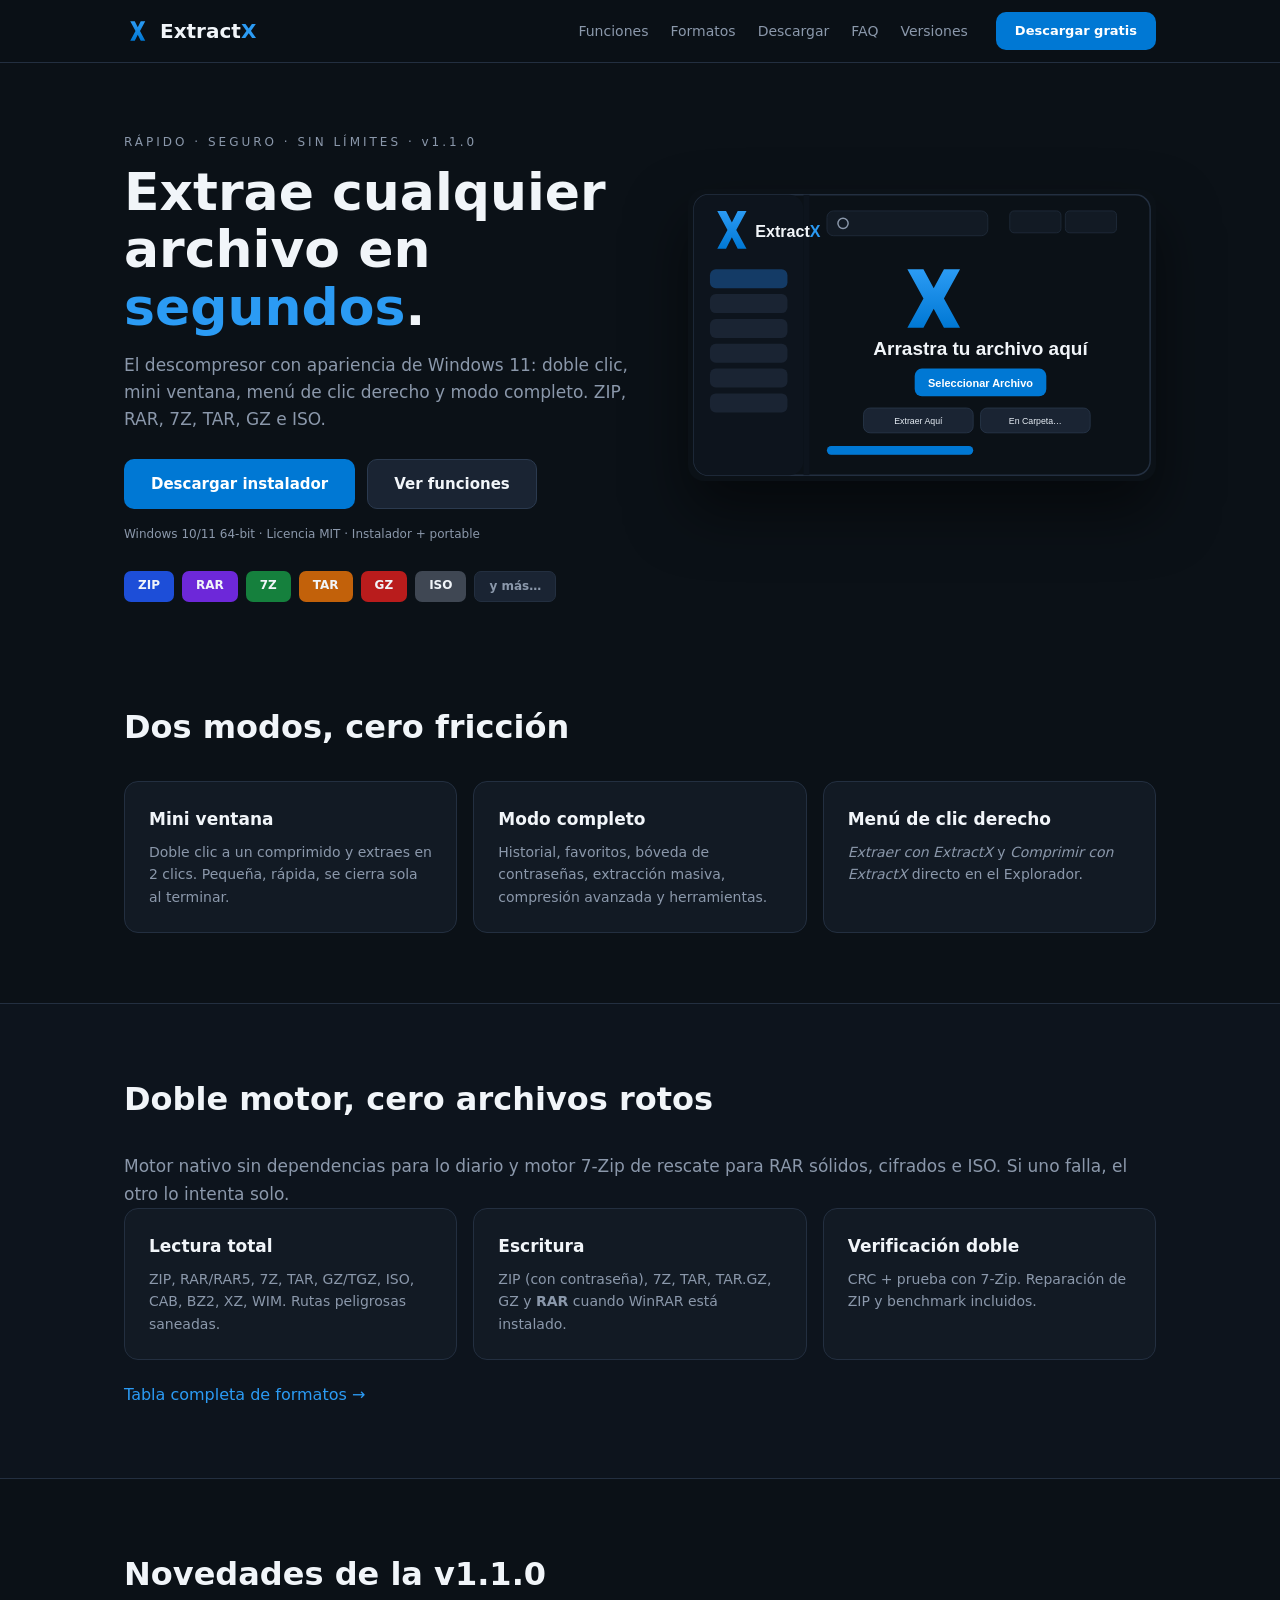
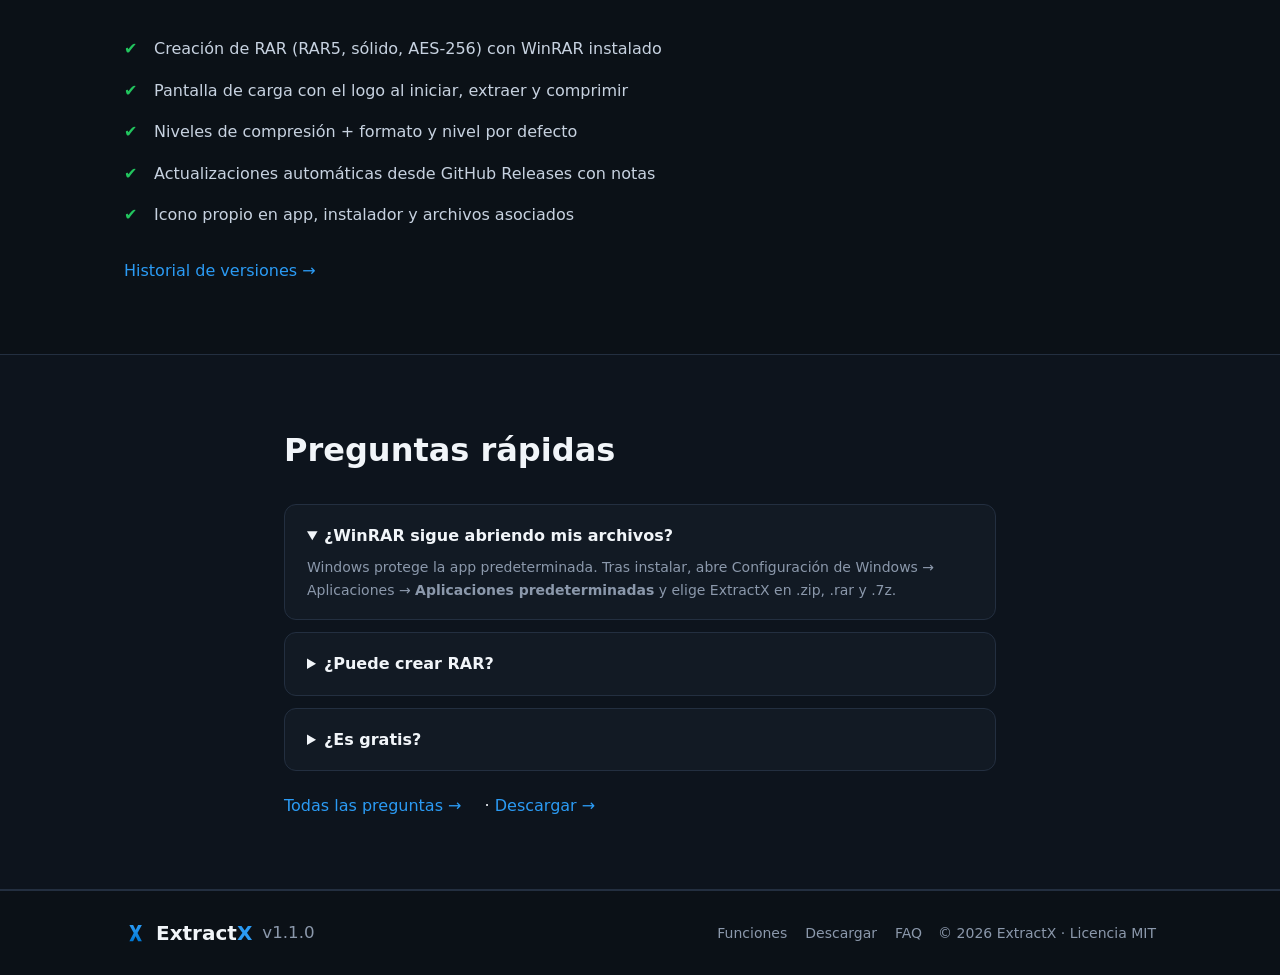
==== docs/index.html @ 2b2c5ab9 "ExtractX v1.1.0: app WPF + setup + web" ====
<!DOCTYPE html>
<html lang="es">
<head>
<meta charset="UTF-8">
<meta name="viewport" content="width=device-width, initial-scale=1.0">
<title>ExtractX — Extrae cualquier archivo en segundos</title>
<meta name="description" content="Descompresor moderno estilo Windows 11. ZIP, RAR, 7Z, TAR, GZ, ISO. Rápido, seguro y sin límites.">
<link rel="icon" href="assets/favicon.ico">
<link rel="stylesheet" href="styles.css">
</head>
<body>

<header class="topbar">
  <div class="wrap topbar-in">
    <a class="brand" href="index.html"><img src="assets/logo.svg" alt="ExtractX" width="26" height="24"><span>Extract<b>X</b></span></a>
    <button class="nav-toggle" aria-label="Menú">☰</button>
    <nav id="nav">
      <a href="pages/funciones.html">Funciones</a>
      <a href="pages/formatos.html">Formatos</a>
      <a href="pages/descargar.html">Descargar</a>
      <a href="pages/faq.html">FAQ</a>
      <a href="pages/versiones.html">Versiones</a>
    </nav>
    <a class="btn btn-primary btn-sm" href="pages/descargar.html">Descargar gratis</a>
  </div>
</header>

<section class="hero">
  <div class="wrap hero-in">
    <div class="hero-copy">
      <p class="kicker">RÁPIDO · SEGURO · SIN LÍMITES · <span id="latest-ver">v1.1.0</span></p>
      <h1>Extrae cualquier archivo en <span class="accent">segundos</span>.</h1>
      <p class="sub">El descompresor con apariencia de Windows 11: doble clic, mini ventana, menú de clic derecho y modo completo. ZIP, RAR, 7Z, TAR, GZ e ISO.</p>
      <div class="hero-btns">
        <a class="btn btn-primary" href="pages/descargar.html">Descargar instalador</a>
        <a class="btn btn-ghost" href="pages/funciones.html">Ver funciones</a>
      </div>
      <p class="meta">Windows 10/11 64-bit · Licencia MIT · Instalador + portable</p>
    </div>
    <div class="hero-shot">
      <img src="assets/app-mock.svg" alt="Ventana principal de ExtractX" width="640" height="400">
    </div>
  </div>
  <div class="badges wrap">
    <span class="badge b-zip">ZIP</span><span class="badge b-rar">RAR</span><span class="badge b-7z">7Z</span>
    <span class="badge b-tar">TAR</span><span class="badge b-gz">GZ</span><span class="badge b-iso">ISO</span>
    <span class="badge b-more">y más…</span>
  </div>
</section>

<section class="section">
  <div class="wrap">
    <h2 class="reveal">Dos modos, cero fricción</h2>
    <div class="grid">
      <div class="card reveal"><h3>Mini ventana</h3><p>Doble clic a un comprimido y extraes en 2 clics. Pequeña, rápida, se cierra sola al terminar.</p></div>
      <div class="card reveal"><h3>Modo completo</h3><p>Historial, favoritos, bóveda de contraseñas, extracción masiva, compresión avanzada y herramientas.</p></div>
      <div class="card reveal"><h3>Menú de clic derecho</h3><p><i>Extraer con ExtractX</i> y <i>Comprimir con ExtractX</i> directo en el Explorador.</p></div>
    </div>
  </div>
</section>

<section class="section alt">
  <div class="wrap">
    <h2 class="reveal">Doble motor, cero archivos rotos</h2>
    <p class="lead reveal">Motor nativo sin dependencias para lo diario y motor 7-Zip de rescate para RAR sólidos, cifrados e ISO. Si uno falla, el otro lo intenta solo.</p>
    <div class="grid">
      <div class="card reveal"><h3>Lectura total</h3><p>ZIP, RAR/RAR5, 7Z, TAR, GZ/TGZ, ISO, CAB, BZ2, XZ, WIM. Rutas peligrosas saneadas.</p></div>
      <div class="card reveal"><h3>Escritura</h3><p>ZIP (con contraseña), 7Z, TAR, TAR.GZ, GZ y <b>RAR</b> cuando WinRAR está instalado.</p></div>
      <div class="card reveal"><h3>Verificación doble</h3><p>CRC + prueba con 7-Zip. Reparación de ZIP y benchmark incluidos.</p></div>
    </div>
    <p class="more reveal"><a href="pages/formatos.html">Tabla completa de formatos →</a></p>
  </div>
</section>

<section class="section">
  <div class="wrap">
    <h2 class="reveal">Novedades de la v1.1.0</h2>
    <ul class="checklist reveal">
      <li>Creación de RAR (RAR5, sólido, AES-256) con WinRAR instalado</li>
      <li>Pantalla de carga con el logo al iniciar, extraer y comprimir</li>
      <li>Niveles de compresión + formato y nivel por defecto</li>
      <li>Actualizaciones automáticas desde GitHub Releases con notas</li>
      <li>Icono propio en app, instalador y archivos asociados</li>
    </ul>
    <p class="more reveal"><a href="pages/versiones.html">Historial de versiones →</a></p>
  </div>
</section>

<section class="section alt">
  <div class="wrap narrow">
    <h2 class="reveal">Preguntas rápidas</h2>
    <details class="reveal" open>
      <summary>¿WinRAR sigue abriendo mis archivos?</summary>
      <p>Windows protege la app predeterminada. Tras instalar, abre Configuración de Windows → Aplicaciones → <b>Aplicaciones predeterminadas</b> y elige ExtractX en .zip, .rar y .7z.</p>
    </details>
    <details class="reveal">
      <summary>¿Puede crear RAR?</summary>
      <p>Sí, si tienes WinRAR instalado: ExtractX usa su motor oficial (RAR es propietario). Sin WinRAR, el formato RAR muestra cómo instalarlo.</p>
    </details>
    <details class="reveal">
      <summary>¿Es gratis?</summary>
      <p>Sí, licencia MIT para uso personal y comercial.</p>
    </details>
    <p class="more reveal"><a href="pages/faq.html">Todas las preguntas →</a> · <a href="pages/descargar.html">Descargar →</a></p>
  </div>
</section>

<footer>
  <div class="wrap foot-in">
    <a class="brand" href="index.html"><img src="assets/logo.svg" alt="" width="22" height="20"><span>Extract<b>X</b></span> <small id="foot-ver">v1.1.0</small></a>
    <nav class="foot-nav">
      <a href="pages/funciones.html">Funciones</a><a href="pages/descargar.html">Descargar</a><a href="pages/faq.html">FAQ</a>
    </nav>
    <span>© <span id="year">2026</span> ExtractX · Licencia MIT</span>
  </div>
</footer>
<script src="app.js"></script>
</body>
</html>
---- docs/styles.css ----
:root {
  --bg: #0b1117; --panel: #0d141d; --card: #121a24; --line: #232f40;
  --text: #f1f5f9; --muted: #8b98ab; --accent: #0078d4; --accent2: #2b9bf4; --green: #22c55e;
}
* { box-sizing: border-box; margin: 0; padding: 0; }
body { background: var(--bg); color: var(--text); font-family: "Segoe UI", system-ui, sans-serif; line-height: 1.6; }
.wrap { max-width: 1080px; margin: 0 auto; padding: 0 24px; }
.accent { color: var(--accent2); }

/* Logo X con CSS puro */
.xlogo { display: inline-block; width: 44px; height: 40px; position: relative; }
.xlogo::before, .xlogo::after {
  content: ""; position: absolute; top: 0; width: 16px; height: 40px;
  background: linear-gradient(180deg, var(--accent2), var(--accent));
  border-radius: 3px;
}
.xlogo::before { left: 2px; transform: skewX(-24deg); }
.xlogo::after { right: 2px; transform: skewX(24deg); }
.xlogo-sm { width: 26px; height: 24px; }
.xlogo-sm::before, .xlogo-sm::after { width: 10px; height: 24px; }

.topbar { position: sticky; top: 0; background: rgba(11,17,23,.9); backdrop-filter: blur(10px); border-bottom: 1px solid var(--line); z-index: 10; }
.topbar-in { display: flex; align-items: center; gap: 28px; height: 62px; }
.brand { display: flex; align-items: center; gap: 10px; color: var(--text); text-decoration: none; font-size: 20px; font-weight: 700; }
.brand b { color: var(--accent2); }
nav { display: flex; gap: 22px; margin-left: auto; }
nav a { color: var(--muted); text-decoration: none; font-size: 14px; }
nav a:hover { color: var(--text); }

.btn { display: inline-block; padding: 12px 26px; border-radius: 10px; font-weight: 600; font-size: 15px; text-decoration: none; cursor: pointer; border: 1px solid transparent; }
.btn-primary { background: var(--accent); color: #fff; }
.btn-primary:hover { background: #1c8adb; }
.btn-ghost { background: #1a2433; color: var(--text); border-color: #2b3a4f; }
.btn-ghost:hover { background: #223145; }
.btn-sm { padding: 8px 18px; font-size: 13px; }

.hero { padding: 70px 0 30px; }
.hero-in { display: grid; grid-template-columns: 1.1fr 1fr; gap: 50px; align-items: center; }
.kicker { color: var(--muted); letter-spacing: 3px; font-size: 12px; margin-bottom: 12px; }
.hero h1 { font-size: 52px; line-height: 1.1; font-weight: 800; }
.hero .sub { color: var(--muted); font-size: 17px; margin: 16px 0 26px; }
.hero-btns { display: flex; gap: 12px; }
.meta { color: var(--muted); font-size: 12px; margin-top: 16px; }

.shot-window { background: var(--panel); border: 1px solid var(--line); border-radius: 16px; overflow: hidden; box-shadow: 0 30px 60px rgba(0,0,0,.5); }
.shot-bar { display: flex; gap: 6px; padding: 12px 16px; border-bottom: 1px solid var(--line); }
.shot-bar span { width: 10px; height: 10px; border-radius: 50%; background: #2b3a4f; }
.shot-body { display: grid; grid-template-columns: 130px 1fr; min-height: 260px; }
.shot-side { border-right: 1px solid var(--line); padding: 16px 12px; display: flex; flex-direction: column; gap: 10px; }
.shot-side i { display: block; height: 22px; border-radius: 6px; background: #1a2433; }
.shot-side i.on { background: #143b66; }
.shot-main { padding: 22px; }
.shot-drop { border: 1px dashed #2b6cb0; border-radius: 12px; padding: 26px; text-align: center; background: #0f1620; }
.shot-x { font-size: 40px; font-weight: 800; color: var(--accent2); }
.shot-drop b { display: block; margin: 6px 0 12px; font-size: 14px; }
.shot-btn { display: inline-block; background: var(--accent); border-radius: 8px; padding: 8px 20px; font-size: 13px; font-weight: 600; }
.shot-row { display: grid; grid-template-columns: 1.3fr 1fr; gap: 10px; margin-top: 12px; }
.shot-row i { display: block; height: 64px; border-radius: 10px; background: var(--card); border: 1px solid var(--line); }

.badges { display: flex; gap: 8px; flex-wrap: wrap; padding-top: 26px; }
.badge { padding: 5px 14px; border-radius: 7px; font-size: 12px; font-weight: 700; }
.b-zip { background: #1d4ed8; } .b-rar { background: #6d28d9; } .b-7z { background: #15803d; }
.b-tar { background: #c2610a; } .b-gz { background: #b91c1c; } .b-iso { background: #3f4753; }
.b-more { background: #1a2433; color: var(--muted); border: 1px solid var(--line); }

.section { padding: 70px 0; }
.section.alt { background: var(--panel); border-top: 1px solid var(--line); border-bottom: 1px solid var(--line); }
.section h2 { font-size: 32px; font-weight: 800; margin-bottom: 28px; }
.grid { display: grid; grid-template-columns: repeat(3, 1fr); gap: 16px; }
.card { background: var(--card); border: 1px solid var(--line); border-radius: 14px; padding: 24px; }
.card h3 { font-size: 17px; margin-bottom: 8px; }
.card p { color: var(--muted); font-size: 14px; }
.tag { background: var(--accent); font-size: 11px; padding: 3px 10px; border-radius: 6px; vertical-align: middle; }

.formats { display: grid; grid-template-columns: repeat(4, 1fr); gap: 12px; }
.formats div { background: var(--card); border: 1px solid var(--line); border-radius: 12px; padding: 18px; }
.formats b { display: block; font-size: 18px; }
.formats span { color: var(--muted); font-size: 13px; }

.dl-grid { display: grid; grid-template-columns: 1fr 1fr; gap: 16px; }
.dl .btn { margin-top: 16px; }
.dl small { display: block; color: var(--muted); margin-top: 10px; font-size: 12px; }

details { background: var(--card); border: 1px solid var(--line); border-radius: 12px; padding: 18px 22px; margin-bottom: 12px; }
summary { cursor: pointer; font-weight: 600; }
details p { color: var(--muted); margin-top: 8px; font-size: 14px; }
code { background: #0f1620; padding: 2px 8px; border-radius: 6px; font-size: 13px; }

.brand img { display: block; }
nav a.active { color: var(--text); font-weight: 600; }
.nav-toggle { display: none; background: none; border: 1px solid var(--line); color: var(--text); border-radius: 8px; padding: 6px 12px; font-size: 16px; cursor: pointer; margin-left: auto; }

.page-hero { padding: 56px 0 8px; }
.page-hero h1 { font-size: 42px; font-weight: 800; }
.page-hero h1 small { font-size: 18px; color: var(--muted); font-weight: 400; }
.lead { color: var(--muted); font-size: 17px; margin-top: 10px; }
.narrow { max-width: 760px; }
.more { margin-top: 22px; }
.more a { color: var(--accent2); text-decoration: none; margin-right: 18px; }
.more a:hover { text-decoration: underline; }

.checklist { list-style: none; }
.checklist li { padding: 8px 0 8px 30px; position: relative; color: #c7d2e0; }
.checklist li::before { content: "✔"; position: absolute; left: 0; color: var(--green); font-weight: 700; }

.ftable { width: 100%; border-collapse: collapse; background: var(--card); border: 1px solid var(--line); border-radius: 14px; overflow: hidden; font-size: 14px; }
.ftable th, .ftable td { padding: 14px 16px; text-align: left; border-bottom: 1px solid var(--line); }
.ftable th { color: var(--muted); font-size: 12px; text-transform: uppercase; letter-spacing: 1px; }
.ftable tr:last-child td { border-bottom: none; }
.ftable .yes { color: var(--green); font-weight: 700; }
.ftable td:last-child { color: var(--muted); }

pre { background: #0f1620; border: 1px solid var(--line); border-radius: 10px; padding: 14px 16px; margin-top: 12px; overflow-x: auto; }
pre code { background: none; padding: 0; }
.dl h4 { margin-top: 18px; font-size: 14px; }

.reveal { opacity: 0; transform: translateY(18px); transition: opacity .6s ease, transform .6s ease; }
.reveal.in { opacity: 1; transform: none; }

.hero-shot img { width: 100%; height: auto; border-radius: 16px; box-shadow: 0 30px 60px rgba(0,0,0,.5); }

footer { border-top: 1px solid var(--line); padding: 26px 0; color: var(--muted); font-size: 14px; }
.foot-in { display: flex; justify-content: space-between; align-items: center; gap: 16px; flex-wrap: wrap; }
.foot-in small { color: var(--muted); font-weight: 400; }
.foot-nav { display: flex; gap: 18px; }
.foot-nav a { color: var(--muted); text-decoration: none; }
.foot-nav a:hover { color: var(--text); }

@media (max-width: 860px) {
  .hero-in, .grid, .dl-grid, .formats { grid-template-columns: 1fr; }
  .hero h1 { font-size: 36px; }
  .page-hero h1 { font-size: 30px; }
  .nav-toggle { display: block; }
  nav#nav { display: none; position: absolute; top: 62px; left: 0; right: 0; background: var(--panel); border-bottom: 1px solid var(--line); flex-direction: column; padding: 12px 24px 18px; gap: 12px; margin: 0; }
  nav#nav.open { display: flex; }
  .topbar-in { gap: 14px; }
  .topbar .btn { margin-left: 0; }
  .ftable { font-size: 12px; }
  .ftable th, .ftable td { padding: 10px; }
}
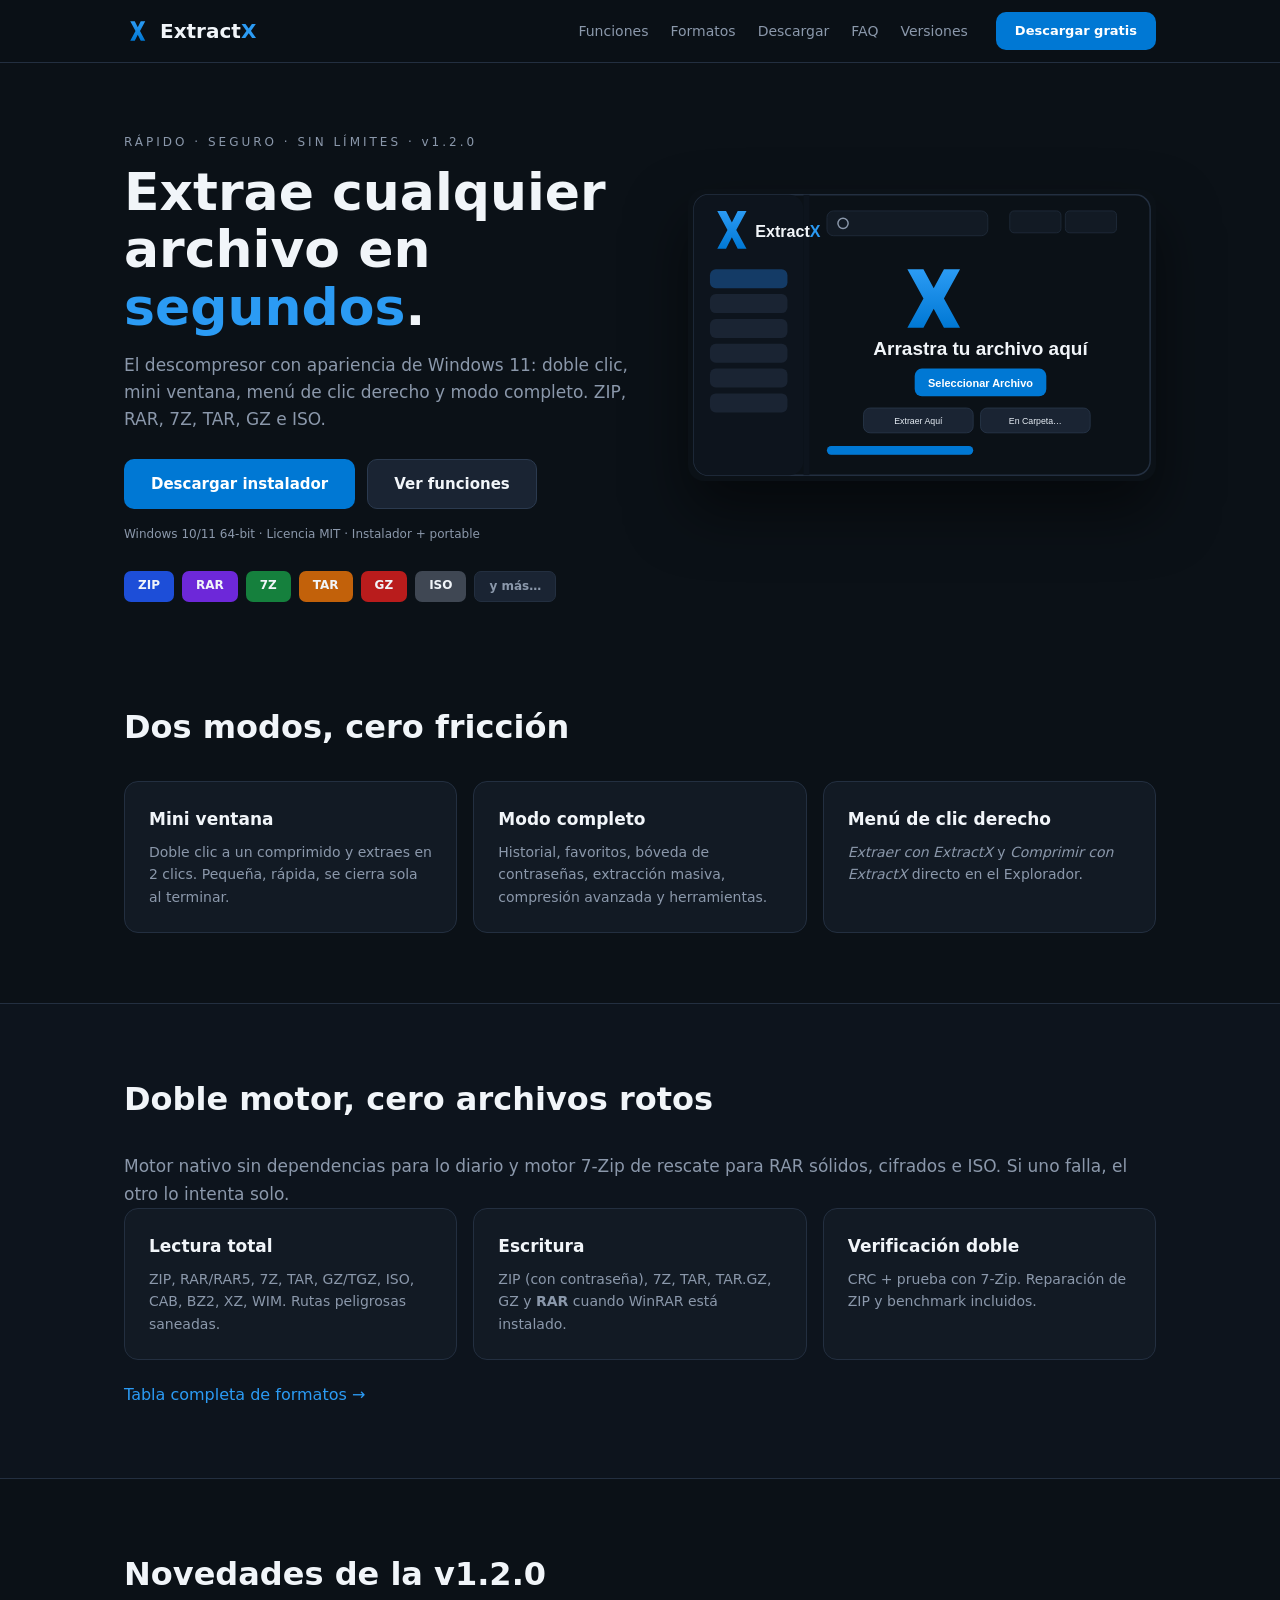
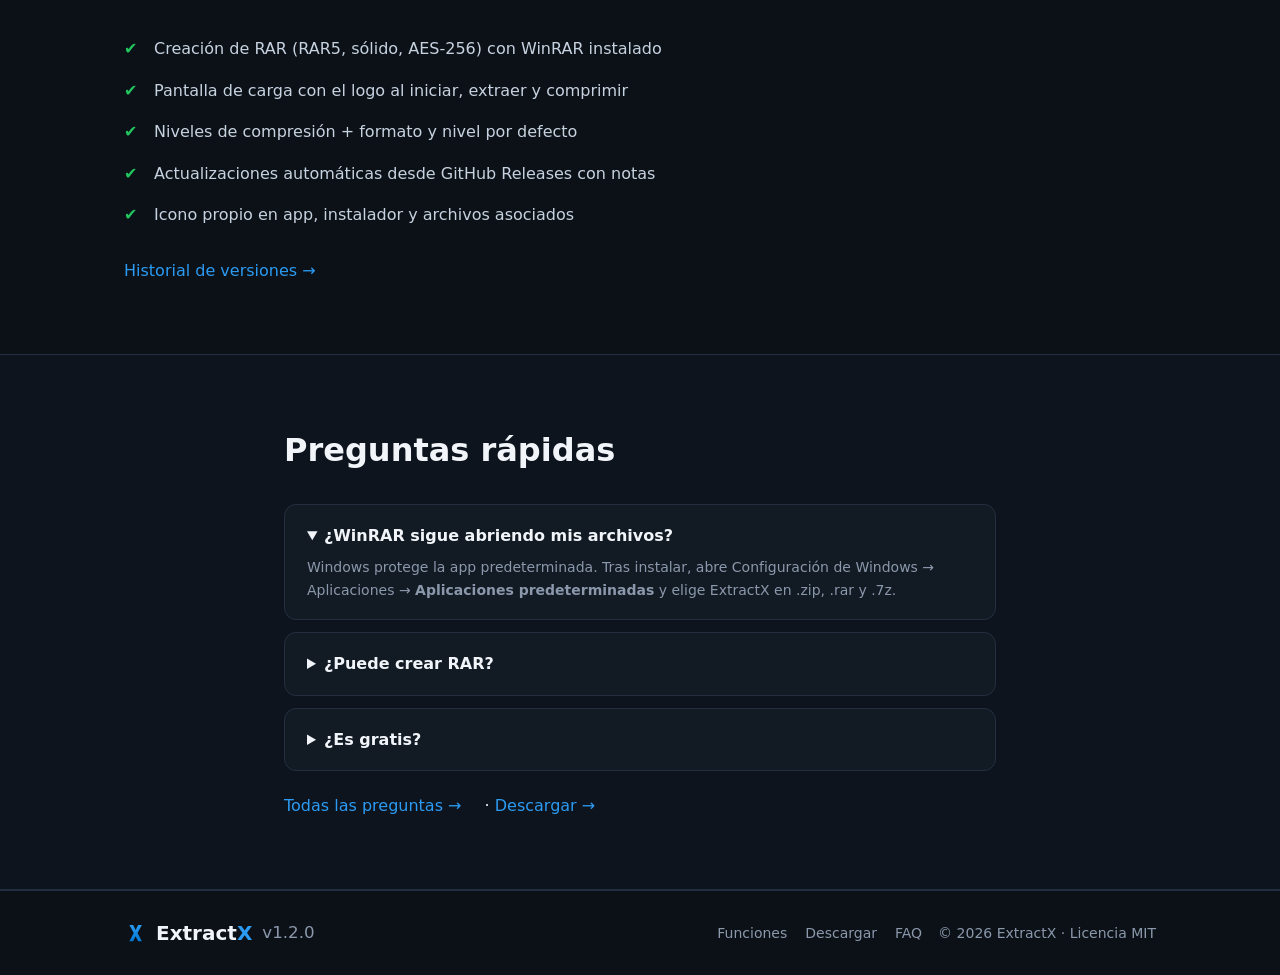
==== commit 8ba92821: "v1.2.0: icono nuevo, explorador, setup elevado" ====
--- a/docs/index.html
+++ b/docs/index.html
@@ -28,7 +28,7 @@
 <section class="hero">
   <div class="wrap hero-in">
     <div class="hero-copy">
-      <p class="kicker">RÁPIDO · SEGURO · SIN LÍMITES · <span id="latest-ver">v1.1.0</span></p>
+      <p class="kicker">RÁPIDO · SEGURO · SIN LÍMITES · <span id="latest-ver">v1.2.0</span></p>
       <h1>Extrae cualquier archivo en <span class="accent">segundos</span>.</h1>
       <p class="sub">El descompresor con apariencia de Windows 11: doble clic, mini ventana, menú de clic derecho y modo completo. ZIP, RAR, 7Z, TAR, GZ e ISO.</p>
       <div class="hero-btns">
@@ -74,7 +74,7 @@
 
 <section class="section">
   <div class="wrap">
-    <h2 class="reveal">Novedades de la v1.1.0</h2>
+    <h2 class="reveal">Novedades de la v1.2.0</h2>
     <ul class="checklist reveal">
       <li>Creación de RAR (RAR5, sólido, AES-256) con WinRAR instalado</li>
       <li>Pantalla de carga con el logo al iniciar, extraer y comprimir</li>
@@ -107,7 +107,7 @@
 
 <footer>
   <div class="wrap foot-in">
-    <a class="brand" href="index.html"><img src="assets/logo.svg" alt="" width="22" height="20"><span>Extract<b>X</b></span> <small id="foot-ver">v1.1.0</small></a>
+    <a class="brand" href="index.html"><img src="assets/logo.svg" alt="" width="22" height="20"><span>Extract<b>X</b></span> <small id="foot-ver">v1.2.0</small></a>
     <nav class="foot-nav">
       <a href="pages/funciones.html">Funciones</a><a href="pages/descargar.html">Descargar</a><a href="pages/faq.html">FAQ</a>
     </nav>
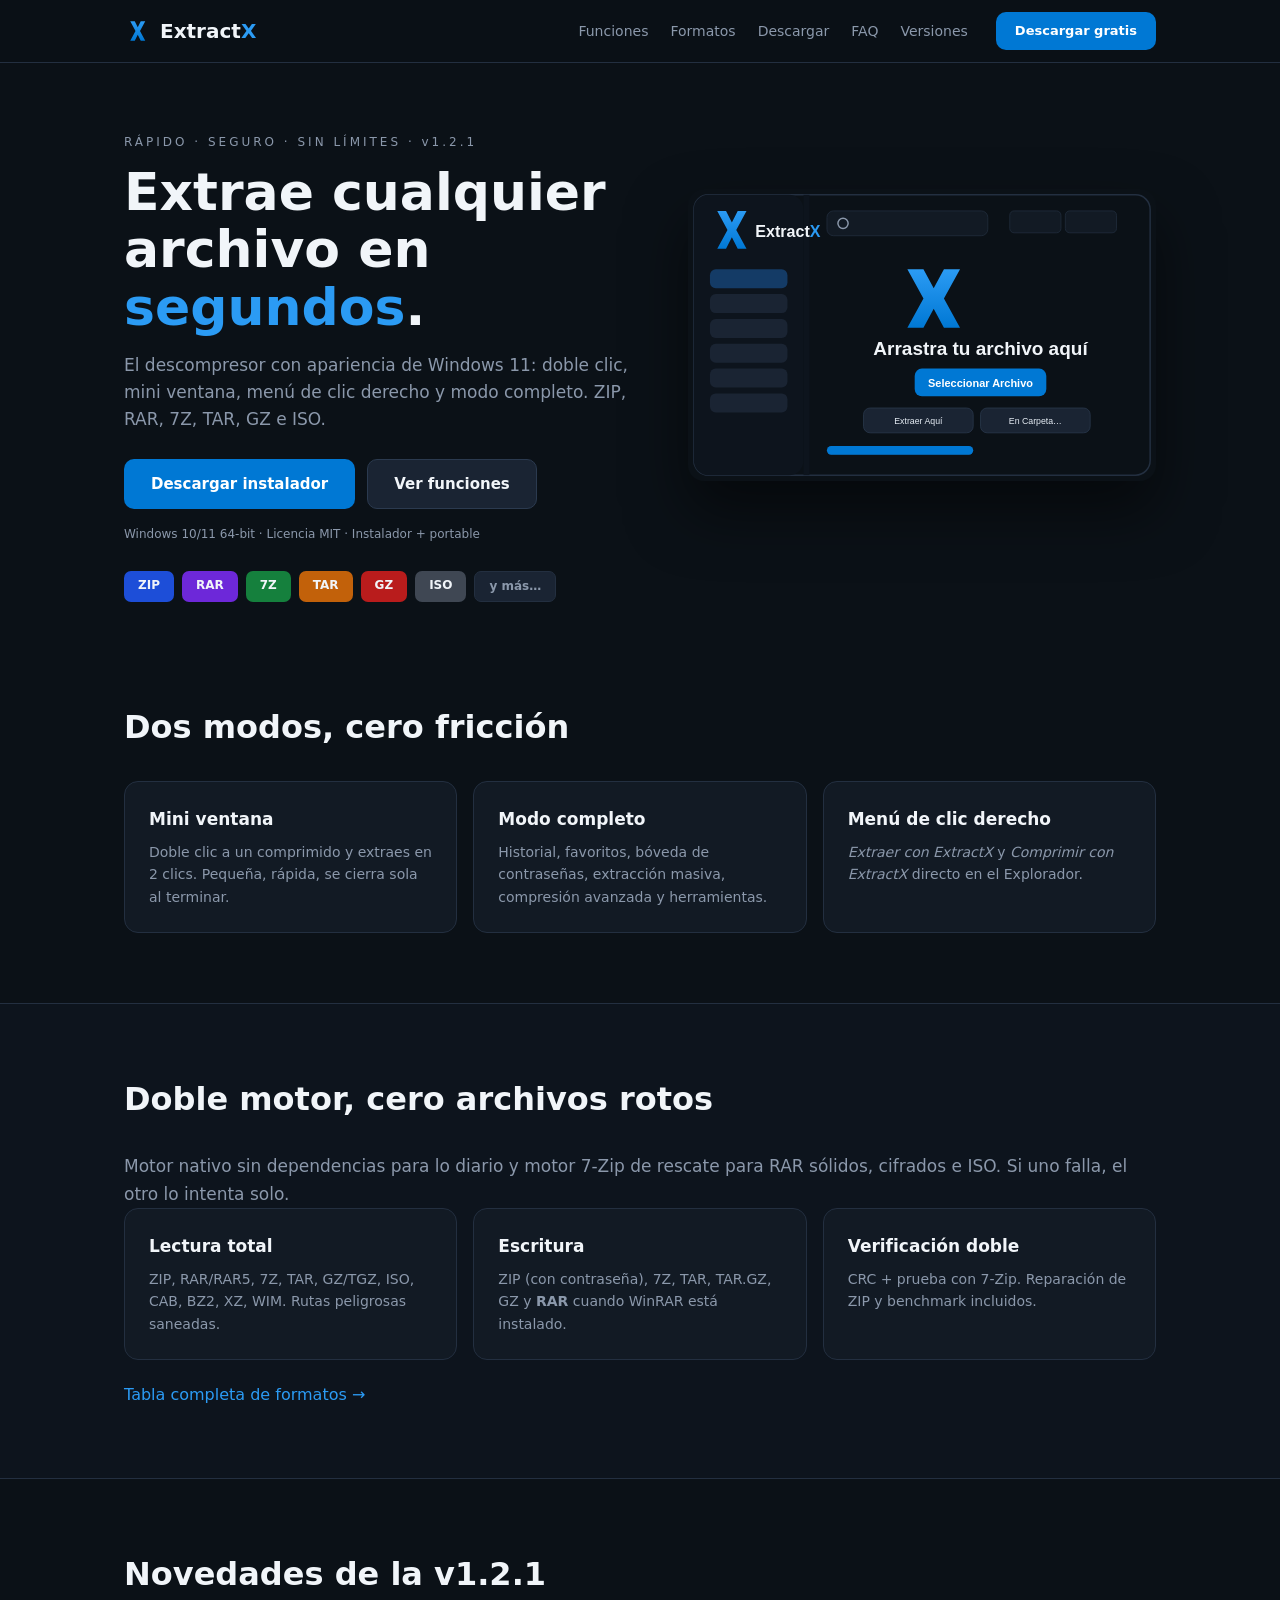
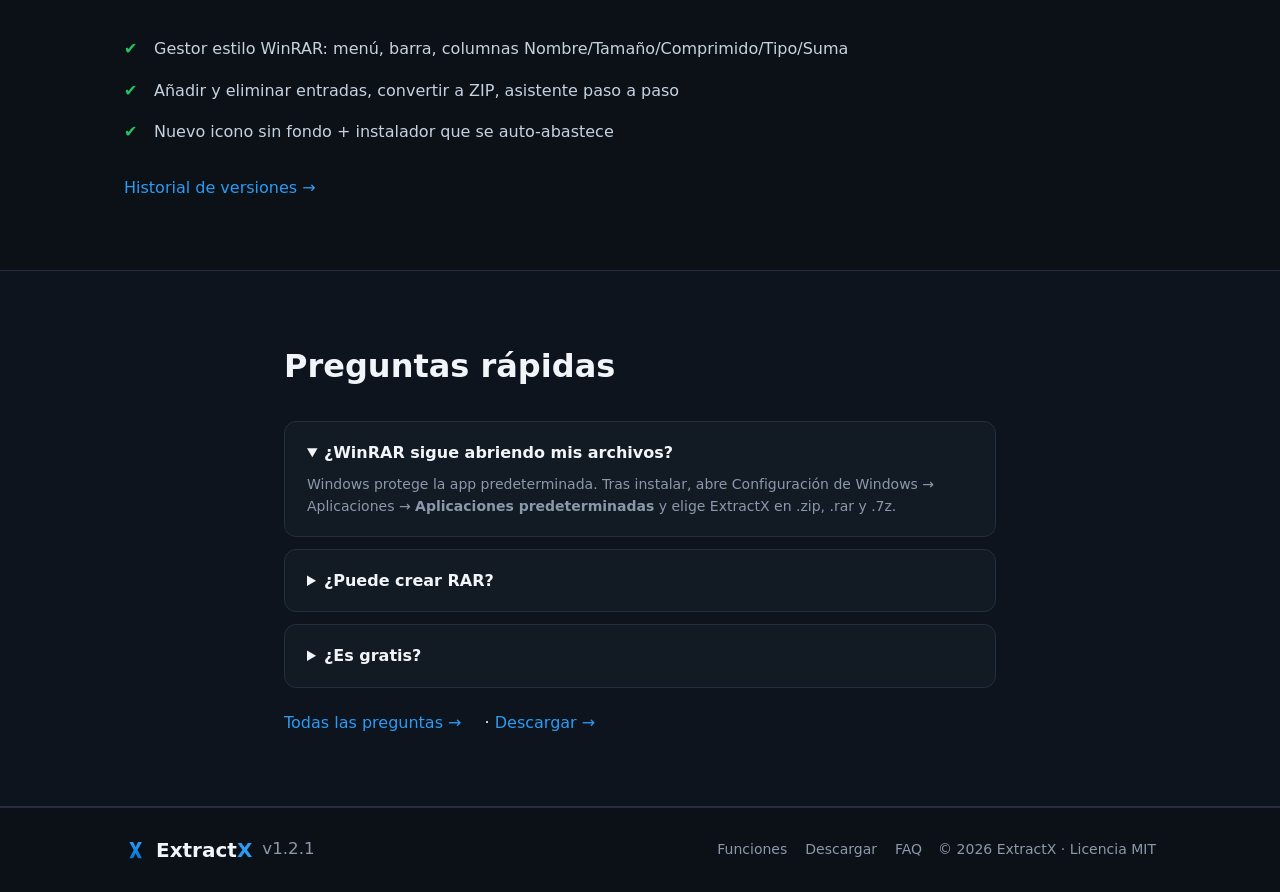
==== commit 404b3037: "v1.2.1: gestor WinRAR, eliminar/convertir, setup auto-descarga" ====
--- a/docs/index.html
+++ b/docs/index.html
@@ -28,7 +28,7 @@
 <section class="hero">
   <div class="wrap hero-in">
     <div class="hero-copy">
-      <p class="kicker">RÁPIDO · SEGURO · SIN LÍMITES · <span id="latest-ver">v1.2.0</span></p>
+      <p class="kicker">RÁPIDO · SEGURO · SIN LÍMITES · <span id="latest-ver">v1.2.1</span></p>
       <h1>Extrae cualquier archivo en <span class="accent">segundos</span>.</h1>
       <p class="sub">El descompresor con apariencia de Windows 11: doble clic, mini ventana, menú de clic derecho y modo completo. ZIP, RAR, 7Z, TAR, GZ e ISO.</p>
       <div class="hero-btns">
@@ -74,13 +74,11 @@
 
 <section class="section">
   <div class="wrap">
-    <h2 class="reveal">Novedades de la v1.2.0</h2>
+    <h2 class="reveal">Novedades de la v1.2.1</h2>
     <ul class="checklist reveal">
-      <li>Creación de RAR (RAR5, sólido, AES-256) con WinRAR instalado</li>
-      <li>Pantalla de carga con el logo al iniciar, extraer y comprimir</li>
-      <li>Niveles de compresión + formato y nivel por defecto</li>
-      <li>Actualizaciones automáticas desde GitHub Releases con notas</li>
-      <li>Icono propio en app, instalador y archivos asociados</li>
+      <li>Gestor estilo WinRAR: menú, barra, columnas Nombre/Tamaño/Comprimido/Tipo/Suma</li>
+      <li>Añadir y eliminar entradas, convertir a ZIP, asistente paso a paso</li>
+      <li>Nuevo icono sin fondo + instalador que se auto-abastece</li>
     </ul>
     <p class="more reveal"><a href="pages/versiones.html">Historial de versiones →</a></p>
   </div>
@@ -107,7 +105,7 @@
 
 <footer>
   <div class="wrap foot-in">
-    <a class="brand" href="index.html"><img src="assets/logo.svg" alt="" width="22" height="20"><span>Extract<b>X</b></span> <small id="foot-ver">v1.2.0</small></a>
+    <a class="brand" href="index.html"><img src="assets/logo.svg" alt="" width="22" height="20"><span>Extract<b>X</b></span> <small id="foot-ver">v1.2.1</small></a>
     <nav class="foot-nav">
       <a href="pages/funciones.html">Funciones</a><a href="pages/descargar.html">Descargar</a><a href="pages/faq.html">FAQ</a>
     </nav>
